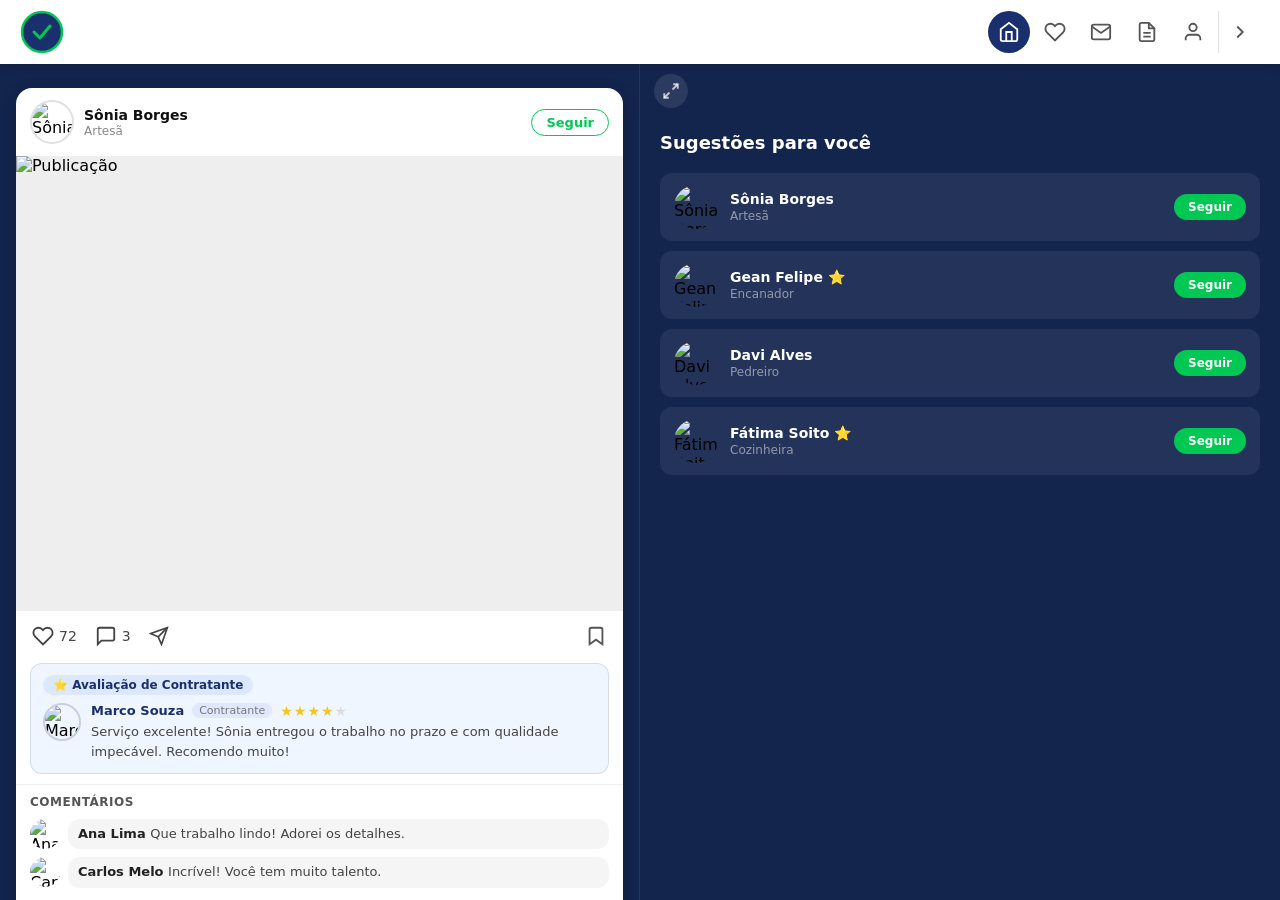
==== TI2TesteDoEduh/index.html @ 8cd53561 "parte que do chat feito com rian" ====
<!DOCTYPE html>
<html lang="pt-BR">
<head>
  <meta charset="UTF-8" />
  <meta name="viewport" content="width=device-width, initial-scale=1.0" />
  <title>ProFeed</title>
  <link rel="stylesheet" href="index.css" />
</head>
<body>

  <input type="radio" name="panel" id="tab-home"     checked />
  <input type="radio" name="panel" id="tab-likes"    />
  <input type="radio" name="panel" id="tab-messages" />
  <input type="radio" name="panel" id="tab-history"  />
  <input type="radio" name="panel" id="tab-profile"  />
  <input type="checkbox" id="layout-expanded" />
  <input type="checkbox" id="toggle-panel" />

  <nav class="navbar">
    <div class="navbar-logo">
      <svg viewBox="0 0 44 44" width="44" height="44">
        <circle cx="22" cy="22" r="20" fill="#1a2f6e" stroke="#00c853" stroke-width="2.5"/>
        <path d="M14 22l6 6 10-12" stroke="#00c853" stroke-width="3" fill="none" stroke-linecap="round" stroke-linejoin="round"/>
      </svg>
    </div>
    <div class="navbar-items">
      <label for="tab-home" class="nav-item nav-home" title="Home">
        <svg viewBox="0 0 24 24" width="22" height="22" fill="none" stroke="currentColor" stroke-width="2">
          <path d="M3 9l9-7 9 7v11a2 2 0 0 1-2 2H5a2 2 0 0 1-2-2z"/>
          <polyline points="9 22 9 12 15 12 15 22"/>
        </svg>
      </label>
      <label for="tab-likes" class="nav-item nav-likes" title="Curtidas">
        <svg viewBox="0 0 24 24" width="22" height="22" fill="none" stroke="currentColor" stroke-width="2">
          <path d="M20.84 4.61a5.5 5.5 0 0 0-7.78 0L12 5.67l-1.06-1.06a5.5 5.5 0 0 0-7.78 7.78l1.06 1.06L12 21.23l7.78-7.78 1.06-1.06a5.5 5.5 0 0 0 0-7.78z"/>
        </svg>
      </label>
      <label for="tab-messages" class="nav-item nav-messages" title="Mensagens">
        <svg viewBox="0 0 24 24" width="22" height="22" fill="none" stroke="currentColor" stroke-width="2">
          <path d="M4 4h16c1.1 0 2 .9 2 2v12c0 1.1-.9 2-2 2H4c-1.1 0-2-.9-2-2V6c0-1.1.9-2 2-2z"/>
          <polyline points="22,6 12,13 2,6"/>
        </svg>
      </label>
      <label for="tab-history" class="nav-item nav-history" title="Histórico">
        <svg viewBox="0 0 24 24" width="22" height="22" fill="none" stroke="currentColor" stroke-width="2">
          <path d="M14 2H6a2 2 0 0 0-2 2v16a2 2 0 0 0 2 2h12a2 2 0 0 0 2-2V8z"/>
          <polyline points="14 2 14 8 20 8"/>
          <line x1="16" y1="13" x2="8" y2="13"/>
          <line x1="16" y1="17" x2="8" y2="17"/>
        </svg>
      </label>
      <label for="tab-profile" class="nav-item nav-profile" title="Perfil">
        <svg viewBox="0 0 24 24" width="22" height="22" fill="none" stroke="currentColor" stroke-width="2">
          <path d="M20 21v-2a4 4 0 0 0-4-4H8a4 4 0 0 0-4 4v2"/>
          <circle cx="12" cy="7" r="4"/>
        </svg>
      </label>
      <label for="toggle-panel" class="nav-item nav-toggle-panel" title="Mostrar/Ocultar Painéis">
        <svg viewBox="0 0 24 24" width="22" height="22" fill="none" stroke="currentColor" stroke-width="2">
          <polyline points="9 18 15 12 9 6"/>
        </svg>
      </label>
    </div>
  </nav>

  <div class="layout">

    <div class="left-panel">
      <div class="feed">

        <div class="post-card">
          <div class="post-header">
            <img class="post-avatar" src="https://i.pravatar.cc/150?img=47" alt="Sônia Borges">
            <div class="post-user-info">
              <div class="post-user-name">Sônia Borges</div>
              <div class="post-user-profession">Artesã</div>
            </div>
            <span class="follow-btn">Seguir</span>
          </div>
          <div class="post-image-wrapper">
            <img class="post-image" src="https://images.unsplash.com/photo-1607083206869-4c7672e72a8a?w=600&q=80" alt="Publicação">
          </div>
          <div class="post-actions">
            <div class="post-actions-left">
              <span class="action-btn"><svg viewBox="0 0 24 24" width="22" height="22" fill="none" stroke="currentColor" stroke-width="2"><path d="M20.84 4.61a5.5 5.5 0 0 0-7.78 0L12 5.67l-1.06-1.06a5.5 5.5 0 0 0-7.78 7.78l1.06 1.06L12 21.23l7.78-7.78 1.06-1.06a5.5 5.5 0 0 0 0-7.78z"/></svg>72</span>
              <span class="action-btn"><svg viewBox="0 0 24 24" width="22" height="22" fill="none" stroke="currentColor" stroke-width="2"><path d="M21 15a2 2 0 0 1-2 2H7l-4 4V5a2 2 0 0 1 2-2h14a2 2 0 0 1 2 2z"/></svg>3</span>
              <span class="action-btn"><svg viewBox="0 0 24 24" width="20" height="20" fill="none" stroke="currentColor" stroke-width="2"><line x1="22" y1="2" x2="11" y2="13"/><polygon points="22 2 15 22 11 13 2 9 22 2"/></svg></span>
            </div>
            <span class="save-btn"><svg viewBox="0 0 24 24" width="22" height="22" fill="none" stroke="#555" stroke-width="2"><path d="M19 21l-7-5-7 5V5a2 2 0 0 1 2-2h10a2 2 0 0 1 2 2z"/></svg></span>
          </div>
          <div class="contractor-review-section">
            <div class="contractor-badge">⭐ Avaliação de Contratante</div>
            <div class="contractor-review-card">
              <img class="review-avatar" src="https://i.pravatar.cc/150?img=12" alt="Marco Souza">
              <div class="review-content">
                <div class="review-header">
                  <span class="review-name">Marco Souza</span>
                  <span class="review-role">Contratante</span>
                  <div class="star-rating"><span class="star filled">★</span><span class="star filled">★</span><span class="star filled">★</span><span class="star filled">★</span><span class="star">★</span></div>
                </div>
                <p class="review-text">Serviço excelente! Sônia entregou o trabalho no prazo e com qualidade impecável. Recomendo muito!</p>
              </div>
            </div>
          </div>
          <div class="comments-section">
            <div class="comments-label">Comentários</div>
            <div class="comments-list">
              <div class="comment-item"><img class="comment-avatar" src="https://i.pravatar.cc/150?img=5" alt="Ana Lima"><div class="comment-bubble"><span class="comment-user">Ana Lima </span><span class="comment-text">Que trabalho lindo! Adorei os detalhes.</span></div></div>
              <div class="comment-item"><img class="comment-avatar" src="https://i.pravatar.cc/150?img=8" alt="Carlos Melo"><div class="comment-bubble"><span class="comment-user">Carlos Melo </span><span class="comment-text">Incrível! Você tem muito talento.</span></div></div>
            </div>
            <input type="text" class="comment-input" placeholder="Deixe seu comentário...">
          </div>
        </div>

        <div class="post-card">
          <div class="post-header">
            <img class="post-avatar" src="https://i.pravatar.cc/150?img=33" alt="Gean Felipe">
            <div class="post-user-info">
              <div class="post-user-name">Gean Felipe ⭐</div>
              <div class="post-user-profession">Encanador</div>
            </div>
            <span class="follow-btn following">Seguindo ◆</span>
          </div>
          <div class="post-image-wrapper">
            <img class="post-image" src="https://images.unsplash.com/photo-1558618666-fcd25c85cd64?w=600&q=80" alt="Publicação">
          </div>
          <div class="post-actions">
            <div class="post-actions-left">
              <span class="action-btn liked"><svg viewBox="0 0 24 24" width="22" height="22" fill="#e53935" stroke="#e53935" stroke-width="2"><path d="M20.84 4.61a5.5 5.5 0 0 0-7.78 0L12 5.67l-1.06-1.06a5.5 5.5 0 0 0-7.78 7.78l1.06 1.06L12 21.23l7.78-7.78 1.06-1.06a5.5 5.5 0 0 0 0-7.78z"/></svg>24</span>
              <span class="action-btn"><svg viewBox="0 0 24 24" width="22" height="22" fill="none" stroke="currentColor" stroke-width="2"><path d="M21 15a2 2 0 0 1-2 2H7l-4 4V5a2 2 0 0 1 2-2h14a2 2 0 0 1 2 2z"/></svg>2</span>
              <span class="action-btn"><svg viewBox="0 0 24 24" width="20" height="20" fill="none" stroke="currentColor" stroke-width="2"><line x1="22" y1="2" x2="11" y2="13"/><polygon points="22 2 15 22 11 13 2 9 22 2"/></svg></span>
            </div>
            <span class="save-btn"><svg viewBox="0 0 24 24" width="22" height="22" fill="none" stroke="#555" stroke-width="2"><path d="M19 21l-7-5-7 5V5a2 2 0 0 1 2-2h10a2 2 0 0 1 2 2z"/></svg></span>
          </div>
          <div class="contractor-review-section">
            <div class="contractor-badge">⭐ Avaliação de Contratante</div>
            <div class="contractor-review-card">
              <img class="review-avatar" src="https://i.pravatar.cc/150?img=15" alt="Roberto Alves">
              <div class="review-content">
                <div class="review-header">
                  <span class="review-name">Roberto Alves</span>
                  <span class="review-role">Contratante</span>
                  <div class="star-rating"><span class="star filled">★</span><span class="star filled">★</span><span class="star filled">★</span><span class="star filled">★</span><span class="star filled">★</span></div>
                </div>
                <p class="review-text">Gean resolveu o problema da tubulação rapidamente. Profissional pontual e muito caprichoso no serviço!</p>
              </div>
            </div>
          </div>
          <div class="comments-section">
            <div class="comments-label">Comentários</div>
            <div class="comments-list">
              <div class="comment-item"><img class="comment-avatar" src="https://i.pravatar.cc/150?img=20" alt="Fernanda S."><div class="comment-bubble"><span class="comment-user">Fernanda S. </span><span class="comment-text">Salvou minha casa! Muito obrigada.</span></div></div>
              <div class="comment-item"><img class="comment-avatar" src="https://i.pravatar.cc/150?img=22" alt="Diego P."><div class="comment-bubble"><span class="comment-user">Diego P. </span><span class="comment-text">Top demais o serviço!</span></div></div>
            </div>
            <input type="text" class="comment-input" placeholder="Deixe seu comentário...">
          </div>
        </div>

        <div class="post-card">
          <div class="post-header">
            <img class="post-avatar" src="https://i.pravatar.cc/150?img=60" alt="Davi Alves">
            <div class="post-user-info">
              <div class="post-user-name">Davi Alves</div>
              <div class="post-user-profession">Pedreiro</div>
            </div>
            <span class="follow-btn">Seguir</span>
          </div>
          <div class="post-image-wrapper">
            <img class="post-image" src="https://images.unsplash.com/photo-1504307651254-35680f356dfd?w=600&q=80" alt="Publicação">
          </div>
          <div class="post-actions">
            <div class="post-actions-left">
              <span class="action-btn"><svg viewBox="0 0 24 24" width="22" height="22" fill="none" stroke="currentColor" stroke-width="2"><path d="M20.84 4.61a5.5 5.5 0 0 0-7.78 0L12 5.67l-1.06-1.06a5.5 5.5 0 0 0-7.78 7.78l1.06 1.06L12 21.23l7.78-7.78 1.06-1.06a5.5 5.5 0 0 0 0-7.78z"/></svg>123</span>
              <span class="action-btn"><svg viewBox="0 0 24 24" width="22" height="22" fill="none" stroke="currentColor" stroke-width="2"><path d="M21 15a2 2 0 0 1-2 2H7l-4 4V5a2 2 0 0 1 2-2h14a2 2 0 0 1 2 2z"/></svg>18</span>
              <span class="action-btn"><svg viewBox="0 0 24 24" width="20" height="20" fill="none" stroke="currentColor" stroke-width="2"><line x1="22" y1="2" x2="11" y2="13"/><polygon points="22 2 15 22 11 13 2 9 22 2"/></svg></span>
            </div>
            <span class="save-btn saved"><svg viewBox="0 0 24 24" width="22" height="22" fill="#1a2f6e" stroke="#1a2f6e" stroke-width="2"><path d="M19 21l-7-5-7 5V5a2 2 0 0 1 2-2h10a2 2 0 0 1 2 2z"/></svg></span>
          </div>
          <div class="contractor-review-section">
            <div class="contractor-badge">⭐ Avaliação de Contratante</div>
            <div class="contractor-review-card">
              <img class="review-avatar" src="https://i.pravatar.cc/150?img=44" alt="Patricia Costa">
              <div class="review-content">
                <div class="review-header">
                  <span class="review-name">Patricia Costa</span>
                  <span class="review-role">Contratante</span>
                  <div class="star-rating"><span class="star filled">★</span><span class="star filled">★</span><span class="star filled">★</span><span class="star filled">★</span><span class="star filled">★</span></div>
                </div>
                <p class="review-text">Davi construiu meu muro com perfeição total. Serviço limpo, organizado e dentro do prazo!</p>
              </div>
            </div>
          </div>
          <div class="comments-section">
            <div class="comments-label">Comentários</div>
            <div class="comments-list">
              <div class="comment-item"><img class="comment-avatar" src="https://i.pravatar.cc/150?img=30" alt="Lucas A."><div class="comment-bubble"><span class="comment-user">Lucas A. </span><span class="comment-text">Que acabamento perfeito! 🔥</span></div></div>
              <div class="comment-item"><img class="comment-avatar" src="https://i.pravatar.cc/150?img=35" alt="Mariana B."><div class="comment-bubble"><span class="comment-user">Mariana B. </span><span class="comment-text">Profissional de verdade!</span></div></div>
            </div>
            <input type="text" class="comment-input" placeholder="Deixe seu comentário...">
          </div>
        </div>

        <div class="post-card">
          <div class="post-header">
            <img class="post-avatar" src="https://i.pravatar.cc/150?img=49" alt="Fátima Soito">
            <div class="post-user-info">
              <div class="post-user-name">Fátima Soito ⭐</div>
              <div class="post-user-profession">Cozinheira</div>
            </div>
            <span class="follow-btn">Seguir</span>
          </div>
          <div class="post-image-wrapper">
            <img class="post-image" src="https://images.unsplash.com/photo-1556909114-f6e7ad7d3136?w=600&q=80" alt="Publicação">
          </div>
          <div class="post-actions">
            <div class="post-actions-left">
              <span class="action-btn"><svg viewBox="0 0 24 24" width="22" height="22" fill="none" stroke="currentColor" stroke-width="2"><path d="M20.84 4.61a5.5 5.5 0 0 0-7.78 0L12 5.67l-1.06-1.06a5.5 5.5 0 0 0-7.78 7.78l1.06 1.06L12 21.23l7.78-7.78 1.06-1.06a5.5 5.5 0 0 0 0-7.78z"/></svg>87</span>
              <span class="action-btn"><svg viewBox="0 0 24 24" width="22" height="22" fill="none" stroke="currentColor" stroke-width="2"><path d="M21 15a2 2 0 0 1-2 2H7l-4 4V5a2 2 0 0 1 2-2h14a2 2 0 0 1 2 2z"/></svg>11</span>
              <span class="action-btn"><svg viewBox="0 0 24 24" width="20" height="20" fill="none" stroke="currentColor" stroke-width="2"><line x1="22" y1="2" x2="11" y2="13"/><polygon points="22 2 15 22 11 13 2 9 22 2"/></svg></span>
            </div>
            <span class="save-btn"><svg viewBox="0 0 24 24" width="22" height="22" fill="none" stroke="#555" stroke-width="2"><path d="M19 21l-7-5-7 5V5a2 2 0 0 1 2-2h10a2 2 0 0 1 2 2z"/></svg></span>
          </div>
          <div class="contractor-review-section">
            <div class="contractor-badge">⭐ Avaliação de Contratante</div>
            <div class="contractor-review-card">
              <img class="review-avatar" src="https://i.pravatar.cc/150?img=18" alt="Henrique Lima">
              <div class="review-content">
                <div class="review-header">
                  <span class="review-name">Henrique Lima</span>
                  <span class="review-role">Contratante</span>
                  <div class="star-rating"><span class="star filled">★</span><span class="star filled">★</span><span class="star filled">★</span><span class="star filled">★</span><span class="star">★</span></div>
                </div>
                <p class="review-text">Fátima preparou um jantar maravilhoso para o evento da minha empresa. Todos os convidados adoraram!</p>
              </div>
            </div>
          </div>
          <div class="comments-section">
            <div class="comments-label">Comentários</div>
            <div class="comments-list">
              <div class="comment-item"><img class="comment-avatar" src="https://i.pravatar.cc/150?img=25" alt="Sandra M."><div class="comment-bubble"><span class="comment-user">Sandra M. </span><span class="comment-text">Que prato lindo! Deve ser delicioso.</span></div></div>
              <div class="comment-item"><img class="comment-avatar" src="https://i.pravatar.cc/150?img=27" alt="Rafael T."><div class="comment-bubble"><span class="comment-user">Rafael T. </span><span class="comment-text">Quero o contato dela!</span></div></div>
            </div>
            <input type="text" class="comment-input" placeholder="Deixe seu comentário...">
          </div>
        </div>

      </div>
    </div>

    <div class="right-panel-wrapper">
      <div class="panel-controls">
        <label for="layout-expanded" class="ctrl-btn expand-btn" title="Expandir / Recolher">
          <svg class="icon-expand" viewBox="0 0 24 24" width="18" height="18" fill="none" stroke="currentColor" stroke-width="2.5">
            <polyline points="15 3 21 3 21 9"/><polyline points="9 21 3 21 3 15"/>
            <line x1="21" y1="3" x2="14" y2="10"/><line x1="3" y1="21" x2="10" y2="14"/>
          </svg>
          <svg class="icon-collapse" viewBox="0 0 24 24" width="18" height="18" fill="none" stroke="currentColor" stroke-width="2.5">
            <polyline points="4 14 10 14 10 20"/><polyline points="20 10 14 10 14 4"/>
            <line x1="10" y1="14" x2="3" y2="21"/><line x1="21" y1="3" x2="14" y2="10"/>
          </svg>
        </label>
      </div>

      <!-- PAINEL: HOME -->
      <div class="panel panel-home">
        <h2 class="panel-title">Sugestões para você</h2>
        <div class="list-item">
          <img class="list-avatar" src="https://i.pravatar.cc/150?img=47" alt="Sônia Borges">
          <div class="list-info"><span class="list-name">Sônia Borges</span><span class="list-sub">Artesã</span></div>
          <span class="btn-green">Seguir</span>
        </div>
        <div class="list-item">
          <img class="list-avatar" src="https://i.pravatar.cc/150?img=33" alt="Gean Felipe">
          <div class="list-info"><span class="list-name">Gean Felipe ⭐</span><span class="list-sub">Encanador</span></div>
          <span class="btn-green">Seguir</span>
        </div>
        <div class="list-item">
          <img class="list-avatar" src="https://i.pravatar.cc/150?img=60" alt="Davi Alves">
          <div class="list-info"><span class="list-name">Davi Alves</span><span class="list-sub">Pedreiro</span></div>
          <span class="btn-green">Seguir</span>
        </div>
        <div class="list-item">
          <img class="list-avatar" src="https://i.pravatar.cc/150?img=49" alt="Fátima Soito">
          <div class="list-info"><span class="list-name">Fátima Soito ⭐</span><span class="list-sub">Cozinheira</span></div>
          <span class="btn-green">Seguir</span>
        </div>
      </div>

      <!-- PAINEL: CURTIDAS -->
      <div class="panel panel-likes">
        <h2 class="panel-title">❤️ Curtidas &amp; Salvos</h2>
        <div class="liked-grid">
          <div class="liked-post-card">
            <div class="liked-post-img-wrap">
              <img class="liked-post-img" src="https://images.unsplash.com/photo-1558618666-fcd25c85cd64?w=400&q=80" alt="Gean Felipe">
              <span class="liked-badge">❤️</span>
            </div>
            <div class="liked-post-info">
              <img class="liked-post-avatar" src="https://i.pravatar.cc/150?img=33" alt="Gean Felipe">
              <div class="liked-post-meta"><span class="liked-post-name">Gean Felipe ⭐</span><span class="liked-post-prof">Encanador</span></div>
            </div>
            <div class="liked-post-actions">
              <span class="action-btn liked"><svg viewBox="0 0 24 24" width="18" height="18" fill="#e53935" stroke="#e53935" stroke-width="2"><path d="M20.84 4.61a5.5 5.5 0 0 0-7.78 0L12 5.67l-1.06-1.06a5.5 5.5 0 0 0-7.78 7.78l1.06 1.06L12 21.23l7.78-7.78 1.06-1.06a5.5 5.5 0 0 0 0-7.78z"/></svg>24</span>
              <span class="save-btn"><svg viewBox="0 0 24 24" width="18" height="18" fill="none" stroke="#555" stroke-width="2"><path d="M19 21l-7-5-7 5V5a2 2 0 0 1 2-2h10a2 2 0 0 1 2 2z"/></svg></span>
            </div>
          </div>
          <div class="liked-post-card">
            <div class="liked-post-img-wrap">
              <img class="liked-post-img" src="https://images.unsplash.com/photo-1504307651254-35680f356dfd?w=400&q=80" alt="Davi Alves">
              <span class="liked-badge">🔖</span>
            </div>
            <div class="liked-post-info">
              <img class="liked-post-avatar" src="https://i.pravatar.cc/150?img=60" alt="Davi Alves">
              <div class="liked-post-meta"><span class="liked-post-name">Davi Alves</span><span class="liked-post-prof">Pedreiro</span></div>
            </div>
            <div class="liked-post-actions">
              <span class="action-btn"><svg viewBox="0 0 24 24" width="18" height="18" fill="none" stroke="currentColor" stroke-width="2"><path d="M20.84 4.61a5.5 5.5 0 0 0-7.78 0L12 5.67l-1.06-1.06a5.5 5.5 0 0 0-7.78 7.78l1.06 1.06L12 21.23l7.78-7.78 1.06-1.06a5.5 5.5 0 0 0 0-7.78z"/></svg>123</span>
              <span class="save-btn saved"><svg viewBox="0 0 24 24" width="18" height="18" fill="#1a2f6e" stroke="#1a2f6e" stroke-width="2"><path d="M19 21l-7-5-7 5V5a2 2 0 0 1 2-2h10a2 2 0 0 1 2 2z"/></svg></span>
            </div>
          </div>
        </div>
      </div>

      <!-- PAINEL: MENSAGENS — abre mensagens.html -->
      <div class="panel panel-messages">
        <h2 class="panel-title">✉️ Mensagens</h2>
        <a class="list-item msg-link" href="mensagens.html?user=Davi+Alves&img=60&prof=Pedreiro">
          <img class="list-avatar" src="https://i.pravatar.cc/150?img=60" alt="Davi Alves">
          <div class="list-info"><span class="list-name">Davi Alves</span><span class="list-sub">Olá, tudo bem? Pode me passar o orçamento?</span></div>
          <div class="list-dot"></div>
        </a>
        <a class="list-item msg-link" href="mensagens.html?user=Gean+Felipe+%E2%AD%90&img=33&prof=Encanador">
          <img class="list-avatar" src="https://i.pravatar.cc/150?img=33" alt="Gean Felipe">
          <div class="list-info"><span class="list-name">Gean Felipe ⭐</span><span class="list-sub">Serviço finalizado! Obrigado pela confiança.</span></div>
          <div class="list-dot"></div>
        </a>
        <a class="list-item msg-link" href="mensagens.html?user=S%C3%B4nia+Borges&img=47&prof=Artesã">
          <img class="list-avatar" src="https://i.pravatar.cc/150?img=47" alt="Sônia Borges">
          <div class="list-info"><span class="list-name">Sônia Borges</span><span class="list-sub">Oi! Tenho disponibilidade na próxima semana.</span></div>
          <div class="list-dot"></div>
        </a>
        <a class="list-item msg-link" href="mensagens.html?user=F%C3%A1tima+Soito+%E2%AD%90&img=49&prof=Cozinheira">
          <img class="list-avatar" src="https://i.pravatar.cc/150?img=49" alt="Fátima Soito">
          <div class="list-info"><span class="list-name">Fátima Soito ⭐</span><span class="list-sub">Cardápio para 30 pessoas ficaria R$ 950.</span></div>
          <div class="list-dot"></div>
        </a>
      </div>

      <!-- PAINEL: HISTÓRICO -->
      <div class="panel panel-history">
        <h2 class="panel-title">📋 Histórico de Serviços</h2>
        <div class="list-item">
          <img class="list-avatar" src="https://i.pravatar.cc/150?img=47" alt="Sônia Borges">
          <div class="list-info"><span class="list-name">Sônia Borges</span><span class="list-sub">Encomenda de peça artesanal</span></div>
          <div class="history-right"><span class="status-badge status-done">Concluído</span><div class="star-rating"><span class="star filled">★</span><span class="star filled">★</span><span class="star filled">★</span><span class="star filled">★</span><span class="star">★</span></div></div>
        </div>
        <div class="list-item">
          <img class="list-avatar" src="https://i.pravatar.cc/150?img=33" alt="Gean Felipe">
          <div class="list-info"><span class="list-name">Gean Felipe ⭐</span><span class="list-sub">Reparo de vazamento</span></div>
          <div class="history-right"><span class="status-badge status-done">Concluído</span><div class="star-rating"><span class="star filled">★</span><span class="star filled">★</span><span class="star filled">★</span><span class="star filled">★</span><span class="star filled">★</span></div></div>
        </div>
        <div class="list-item">
          <img class="list-avatar" src="https://i.pravatar.cc/150?img=60" alt="Davi Alves">
          <div class="list-info"><span class="list-name">Davi Alves</span><span class="list-sub">Construção de muro</span></div>
          <div class="history-right"><span class="status-badge status-pending">Não concluído</span></div>
        </div>
        <div class="list-item">
          <img class="list-avatar" src="https://i.pravatar.cc/150?img=49" alt="Fátima Soito">
          <div class="list-info"><span class="list-name">Fátima Soito ⭐</span><span class="list-sub">Jantar para evento</span></div>
          <div class="history-right"><span class="status-badge status-canceled">Cancelado</span></div>
        </div>
      </div>

      <!-- PAINEL: PERFIL -->
      <div class="panel panel-profile">
        <h2 class="panel-title">👤 Meu Perfil</h2>
        <div class="profile-card">
          <img class="profile-big-avatar" src="https://i.pravatar.cc/150?img=70" alt="Você">
          <div class="profile-name">Você</div>
          <div class="profile-stats">
            <div><strong>2</strong><span>Curtidos</span></div>
            <div><strong>1</strong><span>Salvos</span></div>
            <div><strong>0</strong><span>Posts</span></div>
          </div>
        </div>
      </div>

    </div>
  </div>

</body>
</html>
---- TI2TesteDoEduh/index.css ----
*, *::before, *::after { box-sizing: border-box; margin: 0; padding: 0; }

html, body {
  height: 100%;
  font-family: 'Segoe UI', system-ui, sans-serif;
  background: #13244d;
}

#tab-home, #tab-likes, #tab-messages, #tab-history, #tab-profile,
#layout-expanded, #toggle-panel {
  position: absolute; opacity: 0; pointer-events: none;
}

/* ===== NAVBAR ===== */
.navbar {
  display: flex;
  align-items: center;
  justify-content: space-between;
  background: #ffffff;
  padding: 10px 20px;
  box-shadow: 0 2px 8px rgba(0,0,0,0.15);
  position: sticky;
  top: 0;
  z-index: 100;
}
.navbar-logo svg { display: block; }
.navbar-logo { transition: opacity 0.25s ease, transform 0.25s ease, width 0.25s ease; overflow: hidden; }
.navbar-items { display: flex; align-items: center; gap: 4px; }

.nav-item {
  display: flex; align-items: center; justify-content: center;
  width: 42px; height: 42px;
  border-radius: 50%;
  background: transparent; color: #555;
  cursor: pointer;
  transition: background 0.18s, color 0.18s, opacity 0.25s ease, transform 0.25s ease, width 0.25s ease, padding 0.25s ease;
  overflow: hidden;
}
.nav-item:hover { background: #f0f0f0; color: #1a2f6e; }

.nav-toggle-panel {
  margin-left: auto;
  border-left: 1px solid #e0e0e0;
  border-radius: 0;
  transition: transform 0.3s ease;
}

#toggle-panel:checked ~ .navbar .nav-toggle-panel svg { transform: scaleX(-1); }
#toggle-panel:checked ~ .navbar .navbar-logo { opacity: 0; transform: translateX(20px); width: 0; }
#toggle-panel:checked ~ .navbar .nav-item:not(.nav-toggle-panel) { opacity: 0; transform: translateX(20px); width: 0; padding: 0; margin: 0; pointer-events: none; }
#toggle-panel:checked ~ .navbar .navbar-items { justify-content: flex-end; }

#tab-home:checked     ~ .navbar .nav-home,
#tab-likes:checked    ~ .navbar .nav-likes,
#tab-messages:checked ~ .navbar .nav-messages,
#tab-history:checked  ~ .navbar .nav-history,
#tab-profile:checked  ~ .navbar .nav-profile {
  background: #1a2f6e; color: #fff;
}

/* ===== LAYOUT ===== */
.layout { display: flex; height: calc(100vh - 64px); }

.left-panel {
  width: 50%;
  overflow-y: auto;
  padding: 24px 16px 48px;
  border-right: 1px solid rgba(255,255,255,0.08);
  scrollbar-width: none;
}
.left-panel::-webkit-scrollbar { display: none; }

.feed { display: flex; flex-direction: column; gap: 20px; }

/* ===== POST CARD ===== */
.post-card { background: #fff; border-radius: 16px; overflow: hidden; box-shadow: 0 4px 16px rgba(0,0,0,0.18); }

.post-header { display: flex; align-items: center; gap: 10px; padding: 12px 14px; }
.post-avatar { width: 44px; height: 44px; border-radius: 50%; object-fit: cover; border: 2px solid #e0e0e0; }
.post-user-info { flex: 1; }
.post-user-name { font-size: 14px; font-weight: 700; color: #111; }
.post-user-profession { font-size: 12px; color: #888; margin-top: 1px; }

.follow-btn { display: inline-flex; align-items: center; gap: 4px; padding: 5px 14px; border-radius: 20px; border: 1.5px solid #00c853; background: transparent; color: #00c853; font-size: 13px; font-weight: 600; }
.follow-btn.following { background: #00c853; color: #fff; }

.post-image-wrapper { width: 100%; aspect-ratio: 4/3; overflow: hidden; background: #eee; }
.post-image { width: 100%; height: 100%; object-fit: cover; display: block; }

.post-actions { display: flex; align-items: center; justify-content: space-between; padding: 10px 14px 6px; }
.post-actions-left { display: flex; align-items: center; gap: 14px; }

.action-btn { display: flex; align-items: center; gap: 5px; color: #444; font-size: 14px; font-weight: 500; padding: 4px 2px; }
.action-btn.liked { color: #e53935; }
.action-btn.liked svg { fill: #e53935; stroke: #e53935; }
.save-btn { color: #555; padding: 4px 2px; display: flex; align-items: center; }
.save-btn.saved svg { fill: #1a2f6e; stroke: #1a2f6e; }

/* ===== AVALIAÇÃO ===== */
.contractor-review-section { margin: 6px 14px 0; background: #f0f6ff; border: 1.5px solid rgba(26,47,110,0.13); border-radius: 12px; padding: 10px 12px 12px; }
.contractor-badge { display: inline-block; font-size: 12px; font-weight: 700; color: #1a2f6e; background: #dce8ff; border-radius: 20px; padding: 3px 10px; margin-bottom: 8px; }
.contractor-review-card { display: flex; gap: 10px; align-items: flex-start; }
.review-avatar { width: 38px; height: 38px; border-radius: 50%; object-fit: cover; border: 2px solid rgba(26,47,110,0.2); flex-shrink: 0; }
.review-content { flex: 1; }
.review-header { display: flex; align-items: center; gap: 8px; flex-wrap: wrap; margin-bottom: 4px; }
.review-name { font-size: 13px; font-weight: 700; color: #1a2f6e; }
.review-role { font-size: 11px; color: #777; background: #e0e8ff; padding: 1px 7px; border-radius: 10px; }
.star-rating { display: flex; gap: 1px; }
.star { font-size: 14px; color: #ddd; line-height: 1; }
.star.filled { color: #f5c518; }
.review-text { font-size: 13px; color: #444; line-height: 1.5; }

/* ===== COMENTÁRIOS ===== */
.comments-section { padding: 10px 14px 14px; border-top: 1px solid #f0f0f0; margin-top: 10px; }
.comments-label { font-size: 12px; font-weight: 700; color: #555; text-transform: uppercase; letter-spacing: 0.5px; margin-bottom: 10px; }
.comments-list { display: flex; flex-direction: column; gap: 8px; margin-bottom: 10px; }
.comment-item { display: flex; align-items: flex-start; gap: 8px; }
.comment-avatar { width: 30px; height: 30px; border-radius: 50%; object-fit: cover; flex-shrink: 0; }
.comment-bubble { background: #f5f5f5; border-radius: 12px; padding: 6px 10px; font-size: 13px; line-height: 1.4; flex: 1; }
.comment-user { font-weight: 700; color: #222; }
.comment-text { color: #444; }
.comment-input { flex: 1; border: 1.5px solid #ddd; border-radius: 20px; padding: 7px 14px; font-size: 13px; outline: none; background: #f9f9f9; width: 100%; margin-top: 4px; }

/* ===== RIGHT PANEL ===== */
.right-panel-wrapper { width: 50%; overflow-y: auto; }

.panel { display: none; padding: 24px 20px 48px; }

#tab-home:checked     ~ .layout .panel-home     { display: block; }
#tab-likes:checked    ~ .layout .panel-likes    { display: block; }
#tab-messages:checked ~ .layout .panel-messages { display: block; }
#tab-history:checked  ~ .layout .panel-history  { display: block; }
#tab-profile:checked  ~ .layout .panel-profile  { display: block; }

/* Expandido */
#layout-expanded:checked ~ .layout .left-panel         { display: none; }
#layout-expanded:checked ~ .layout .right-panel-wrapper { width: 100%; }
#layout-expanded:checked ~ .layout .icon-expand        { display: none; }
#layout-expanded:checked ~ .layout .icon-collapse      { display: flex; }
#layout-expanded:checked ~ .navbar .nav-toggle-panel   { opacity: 0.5; cursor: not-allowed; pointer-events: none; }

/* Toggle painel */
#toggle-panel:checked ~ .layout .right-panel-wrapper { display: none; }
#toggle-panel:checked ~ .layout .left-panel { width: 100%; max-width: 620px; margin: 0 auto; border-right: none; }

/* ===== CONTROLES ===== */
.panel-controls { display: flex; align-items: center; gap: 6px; padding: 10px 14px 0; justify-content: flex-start; }
.ctrl-btn { display: flex; align-items: center; justify-content: center; width: 34px; height: 34px; border-radius: 50%; background: rgba(255,255,255,0.1); color: rgba(255,255,255,0.7); cursor: pointer; transition: background 0.18s, color 0.18s; }
.ctrl-btn:hover { background: rgba(255,255,255,0.2); color: #fff; }
.icon-collapse { display: none; }

.panel-title { color: #fff; font-size: 18px; font-weight: 700; margin-bottom: 20px; display: flex; align-items: center; gap: 8px; }

/* ===== CURTIDAS ===== */
.liked-grid { display: grid; grid-template-columns: 1fr 1fr; gap: 12px; }
.liked-post-card { background: #fff; border-radius: 12px; overflow: hidden; box-shadow: 0 2px 10px rgba(0,0,0,0.2); }
.liked-post-img-wrap { position: relative; aspect-ratio: 1; overflow: hidden; }
.liked-post-img { width: 100%; height: 100%; object-fit: cover; display: block; }
.liked-badge { position: absolute; top: 6px; right: 6px; font-size: 13px; background: rgba(255,255,255,0.92); border-radius: 50%; width: 26px; height: 26px; display: flex; align-items: center; justify-content: center; }
.liked-post-info { display: flex; align-items: center; gap: 7px; padding: 8px 10px 4px; }
.liked-post-avatar { width: 28px; height: 28px; border-radius: 50%; object-fit: cover; }
.liked-post-meta { display: flex; flex-direction: column; }
.liked-post-name { font-size: 12px; font-weight: 700; color: #111; }
.liked-post-prof { font-size: 10px; color: #888; }
.liked-post-actions { display: flex; align-items: center; justify-content: space-between; padding: 4px 10px 8px; }
.liked-post-actions .action-btn { font-size: 12px; }

/* ===== LISTA / MENSAGENS / HISTÓRICO ===== */
.list-item {
  display: flex; align-items: center; gap: 12px;
  background: rgba(255,255,255,0.07);
  border-radius: 12px;
  padding: 12px 14px;
  margin-bottom: 10px;
}
.msg-link {
  text-decoration: none;
  cursor: pointer;
  transition: background 0.18s;
}
.msg-link:hover { background: rgba(255,255,255,0.13); }

.list-avatar { width: 44px; height: 44px; border-radius: 50%; object-fit: cover; flex-shrink: 0; }
.list-info { flex: 1; display: flex; flex-direction: column; gap: 2px; min-width: 0; }
.list-name { font-size: 14px; font-weight: 700; color: #fff; }
.list-sub { font-size: 12px; color: rgba(255,255,255,0.5); white-space: nowrap; overflow: hidden; text-overflow: ellipsis; }
.list-dot { width: 10px; height: 10px; border-radius: 50%; background: #00c853; flex-shrink: 0; }
.btn-green { padding: 6px 14px; border-radius: 20px; border: none; background: #00c853; color: #fff; font-size: 12px; font-weight: 700; flex-shrink: 0; }

/* ===== HISTÓRICO ===== */
.history-right { display: flex; flex-direction: column; align-items: flex-end; gap: 4px; flex-shrink: 0; }
.status-badge { font-size: 10px; font-weight: 700; padding: 2px 8px; border-radius: 20px; }
.status-done     { background: #00c853; color: #fff; }
.status-canceled { background: #e53935; color: #fff; }
.status-pending  { background: #f5a623; color: #fff; }

/* ===== PERFIL ===== */
.profile-card { background: rgba(255,255,255,0.07); border-radius: 16px; padding: 24px; display: flex; flex-direction: column; align-items: center; gap: 12px; }
.profile-big-avatar { width: 80px; height: 80px; border-radius: 50%; object-fit: cover; border: 3px solid #00c853; }
.profile-name { font-size: 18px; font-weight: 700; color: #fff; }
.profile-stats { display: flex; gap: 32px; margin-top: 8px; }
.profile-stats > div { display: flex; flex-direction: column; align-items: center; gap: 2px; }
.profile-stats strong { font-size: 20px; font-weight: 800; color: #fff; }
.profile-stats span { font-size: 12px; color: rgba(255,255,255,0.55); }
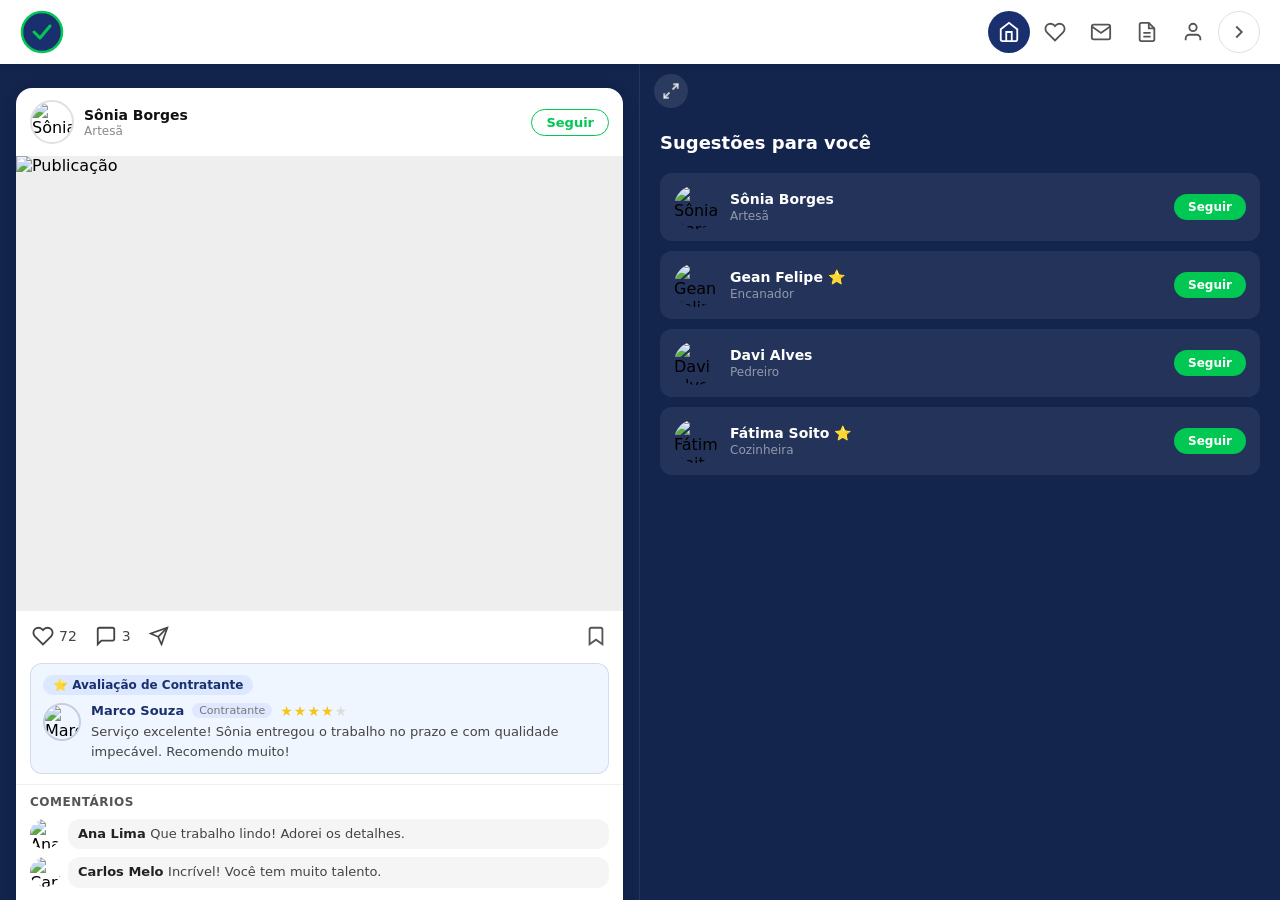
==== commit 5f3eb1c2: "logo imagem" ====
--- a/TI2TesteDoEduh/index.html
+++ b/TI2TesteDoEduh/index.html
@@ -3,7 +3,7 @@
 <head>
   <meta charset="UTF-8" />
   <meta name="viewport" content="width=device-width, initial-scale=1.0" />
-  <title>ProFeed</title>
+  <title>Resolve Aqui</title>
   <link rel="stylesheet" href="index.css" />
 </head>
 <body>
--- a/TI2TesteDoEduh/index.css
+++ b/TI2TesteDoEduh/index.css
@@ -40,8 +40,8 @@
 
 .nav-toggle-panel {
   margin-left: auto;
-  border-left: 1px solid #e0e0e0;
-  border-radius: 0;
+  border: 1px solid #e0e0e0;
+  border-radius: 50%;
   transition: transform 0.3s ease;
 }
 
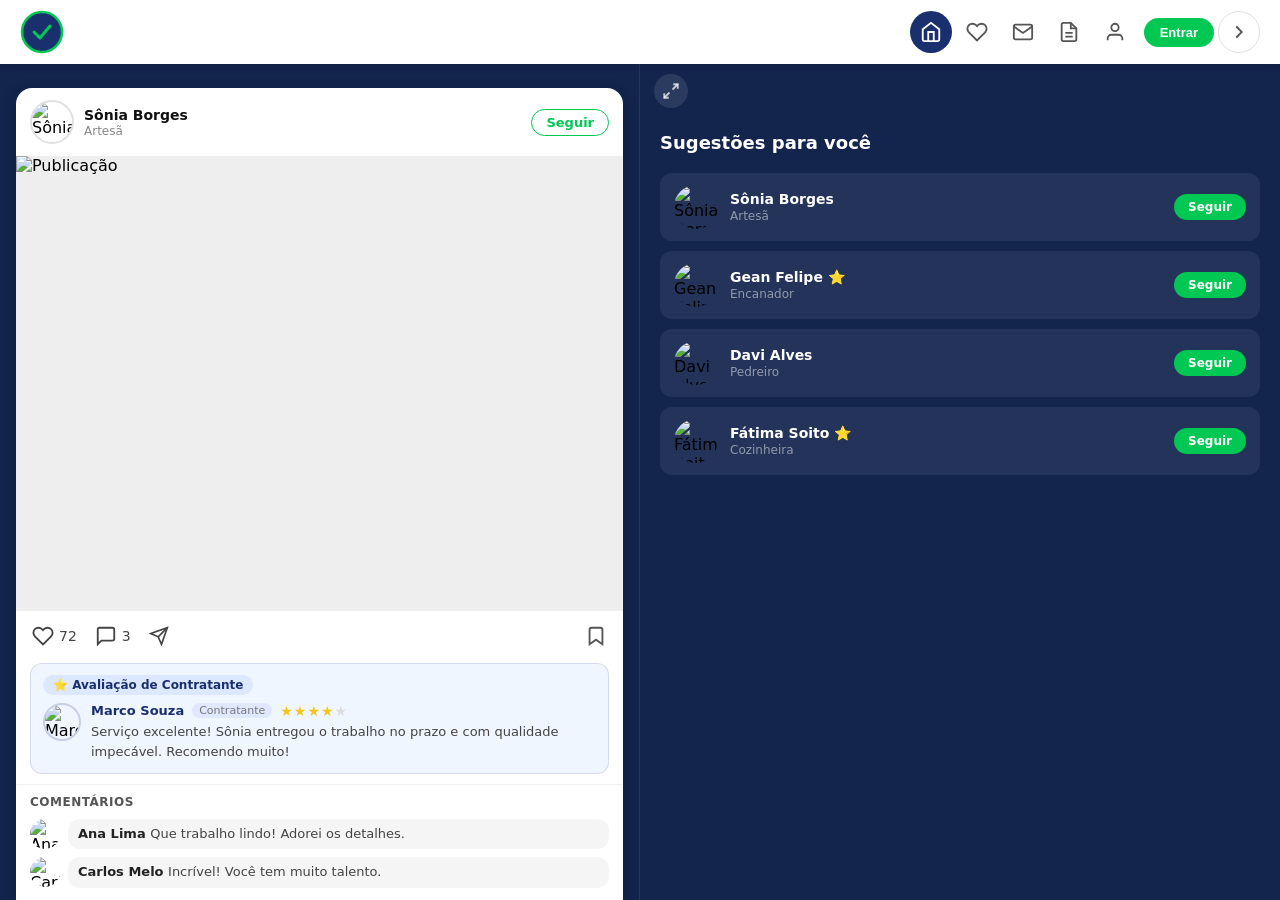
==== commit 9346f452: "parte de login" ====
--- a/TI2TesteDoEduh/index.html
+++ b/TI2TesteDoEduh/index.html
@@ -3,8 +3,9 @@
 <head>
   <meta charset="UTF-8" />
   <meta name="viewport" content="width=device-width, initial-scale=1.0" />
-  <title>Resolve Aqui</title>
+  <title>ProFeed</title>
   <link rel="stylesheet" href="index.css" />
+  <script src="auth.js"></script>
 </head>
 <body>
 
@@ -55,6 +56,15 @@
           <circle cx="12" cy="7" r="4"/>
         </svg>
       </label>
+      <a id="nav-portfolio" class="nav-item nav-portfolio" href="portifolio.html" title="Meu Portfólio" style="display:none; text-decoration:none;">
+        <svg viewBox="0 0 24 24" width="22" height="22" fill="none" stroke="currentColor" stroke-width="2">
+          <rect x="2" y="7" width="20" height="14" rx="2"/>
+          <path d="M16 7V5a2 2 0 0 0-2-2h-4a2 2 0 0 0-2 2v2"/>
+          <line x1="12" y1="12" x2="12" y2="16"/>
+          <line x1="10" y1="14" x2="14" y2="14"/>
+        </svg>
+      </a>
+      <button id="nav-auth-btn" class="nav-auth-btn" onclick="handleAuthClick()" title="Entrar"></button>
       <label for="toggle-panel" class="nav-item nav-toggle-panel" title="Mostrar/Ocultar Painéis">
         <svg viewBox="0 0 24 24" width="22" height="22" fill="none" stroke="currentColor" stroke-width="2">
           <polyline points="9 18 15 12 9 6"/>
@@ -375,18 +385,76 @@
       <div class="panel panel-profile">
         <h2 class="panel-title">👤 Meu Perfil</h2>
         <div class="profile-card">
-          <img class="profile-big-avatar" src="https://i.pravatar.cc/150?img=70" alt="Você">
-          <div class="profile-name">Você</div>
+          <img class="profile-big-avatar" id="profile-avatar" src="https://i.pravatar.cc/150?img=70" alt="Você">
+          <div class="profile-name" id="profile-name">Você</div>
+          <div id="profile-tipo-badge" class="profile-tipo-badge" style="display:none"></div>
           <div class="profile-stats">
             <div><strong>2</strong><span>Curtidos</span></div>
             <div><strong>1</strong><span>Salvos</span></div>
             <div><strong>0</strong><span>Posts</span></div>
           </div>
+          <button id="btn-virar-prestador" class="btn-virar-prestador" onclick="location.href='cadastro-prestador.html'" style="display:none">
+            Quero ser prestador de serviço
+          </button>
+          <button id="btn-meu-portfolio" class="btn-meu-portfolio" onclick="location.href='portifolio.html'" style="display:none">
+            Ver meu portfólio
+          </button>
         </div>
       </div>
 
     </div>
   </div>
 
+<script>
+  (function() {
+    const user = getUser();
+
+    const authBtn = document.getElementById('nav-auth-btn');
+    const portfolioLink = document.getElementById('nav-portfolio');
+    const profileName = document.getElementById('profile-name');
+    const profileAvatar = document.getElementById('profile-avatar');
+    const tipoBadge = document.getElementById('profile-tipo-badge');
+    const btnVirar = document.getElementById('btn-virar-prestador');
+    const btnPortfolio = document.getElementById('btn-meu-portfolio');
+
+    if (user) {
+      authBtn.textContent = 'Sair';
+      authBtn.classList.add('auth-btn-logout');
+
+      profileName.textContent = user.nome || user.username;
+      if (user.foto) {
+        profileAvatar.src = user.foto;
+      }
+
+      tipoBadge.style.display = 'inline-block';
+      if (user.tipo === 'prestador') {
+        tipoBadge.textContent = 'Prestador';
+        tipoBadge.classList.add('badge-prestador');
+        portfolioLink.style.display = 'flex';
+        btnPortfolio.style.display = 'block';
+        btnVirar.style.display = 'none';
+      } else {
+        tipoBadge.textContent = 'Contratante';
+        tipoBadge.classList.add('badge-usuario');
+        portfolioLink.style.display = 'none';
+        btnPortfolio.style.display = 'none';
+        btnVirar.style.display = 'block';
+      }
+    } else {
+      authBtn.textContent = 'Entrar';
+      authBtn.classList.add('auth-btn-login');
+      profileName.textContent = 'Visitante';
+    }
+  })();
+
+  function handleAuthClick() {
+    const user = getUser();
+    if (user) {
+      logout();
+    } else {
+      window.location.href = 'login.html';
+    }
+  }
+</script>
 </body>
 </html>
--- a/TI2TesteDoEduh/index.css
+++ b/TI2TesteDoEduh/index.css
@@ -122,9 +122,18 @@
 .comment-input { flex: 1; border: 1.5px solid #ddd; border-radius: 20px; padding: 7px 14px; font-size: 13px; outline: none; background: #f9f9f9; width: 100%; margin-top: 4px; }
 
 /* ===== RIGHT PANEL ===== */
-.right-panel-wrapper { width: 50%; overflow-y: auto; }
-
-.panel { display: none; padding: 24px 20px 48px; }
+.right-panel-wrapper {
+  width: 50%;
+  overflow-y: auto;
+}
+
+.panel {
+  display: none;
+  padding: 24px 20px 48px;
+  width: 100%;
+  max-width: 960px;
+  margin: 0 auto;
+}
 
 #tab-home:checked     ~ .layout .panel-home     { display: block; }
 #tab-likes:checked    ~ .layout .panel-likes    { display: block; }
@@ -134,7 +143,25 @@
 
 /* Expandido */
 #layout-expanded:checked ~ .layout .left-panel         { display: none; }
-#layout-expanded:checked ~ .layout .right-panel-wrapper { width: 100%; }
+#layout-expanded:checked ~ .layout .right-panel-wrapper {
+  width: 100%;
+  display: flex;
+  flex-direction: column;
+  align-items: center;
+}
+#layout-expanded:checked ~ .layout .panel-home,
+#layout-expanded:checked ~ .layout .panel-messages { max-width: 50%; }
+#layout-expanded:checked ~ .layout .panel-home,
+#layout-expanded:checked ~ .layout .panel-likes,
+#layout-expanded:checked ~ .layout .panel-messages,
+#layout-expanded:checked ~ .layout .panel-history,
+#layout-expanded:checked ~ .layout .panel-profile {
+  width: 100%;
+}
+#layout-expanded:checked ~ .layout .panel-controls {
+  width: 100%;
+  max-width: 960px;
+}
 #layout-expanded:checked ~ .layout .icon-expand        { display: none; }
 #layout-expanded:checked ~ .layout .icon-collapse      { display: flex; }
 #layout-expanded:checked ~ .navbar .nav-toggle-panel   { opacity: 0.5; cursor: not-allowed; pointer-events: none; }
@@ -202,3 +229,69 @@
 .profile-stats > div { display: flex; flex-direction: column; align-items: center; gap: 2px; }
 .profile-stats strong { font-size: 20px; font-weight: 800; color: #fff; }
 .profile-stats span { font-size: 12px; color: rgba(255,255,255,0.55); }
+
+.profile-tipo-badge { font-size: 12px; font-weight: 700; padding: 3px 12px; border-radius: 20px; }
+.badge-prestador { background: #00c853; color: #fff; }
+.badge-usuario { background: rgba(255,255,255,0.15); color: rgba(255,255,255,0.85); }
+
+.btn-virar-prestador {
+  width: 100%;
+  padding: 11px 16px;
+  background: transparent;
+  border: 2px solid #00c853;
+  color: #00c853;
+  font-size: 14px;
+  font-weight: 700;
+  border-radius: 10px;
+  cursor: pointer;
+  margin-top: 4px;
+  transition: background 0.18s, color 0.18s;
+}
+.btn-virar-prestador:hover { background: #00c853; color: #fff; }
+
+.btn-meu-portfolio {
+  width: 100%;
+  padding: 11px 16px;
+  background: #00c853;
+  border: none;
+  color: #fff;
+  font-size: 14px;
+  font-weight: 700;
+  border-radius: 10px;
+  cursor: pointer;
+  margin-top: 4px;
+  transition: background 0.18s;
+}
+.btn-meu-portfolio:hover { background: #00b347; }
+
+/* ===== AUTH BUTTON ===== */
+.nav-auth-btn {
+  padding: 7px 16px;
+  border-radius: 20px;
+  font-size: 13px;
+  font-weight: 700;
+  cursor: pointer;
+  border: none;
+  transition: background 0.18s, color 0.18s;
+  white-space: nowrap;
+  margin-left: 4px;
+}
+.auth-btn-login { background: #00c853; color: #fff; }
+.auth-btn-login:hover { background: #00b347; }
+.auth-btn-logout { background: transparent; color: #e53935; border: 1.5px solid #e53935; }
+.auth-btn-logout:hover { background: #e53935; color: #fff; }
+
+/* ===== PORTFOLIO NAV ICON ===== */
+.nav-portfolio {
+  display: flex;
+  align-items: center;
+  justify-content: center;
+  width: 42px;
+  height: 42px;
+  border-radius: 50%;
+  background: transparent;
+  color: #555;
+  cursor: pointer;
+  transition: background 0.18s, color 0.18s;
+}
+.nav-portfolio:hover { background: #f0f0f0; color: #1a2f6e; }
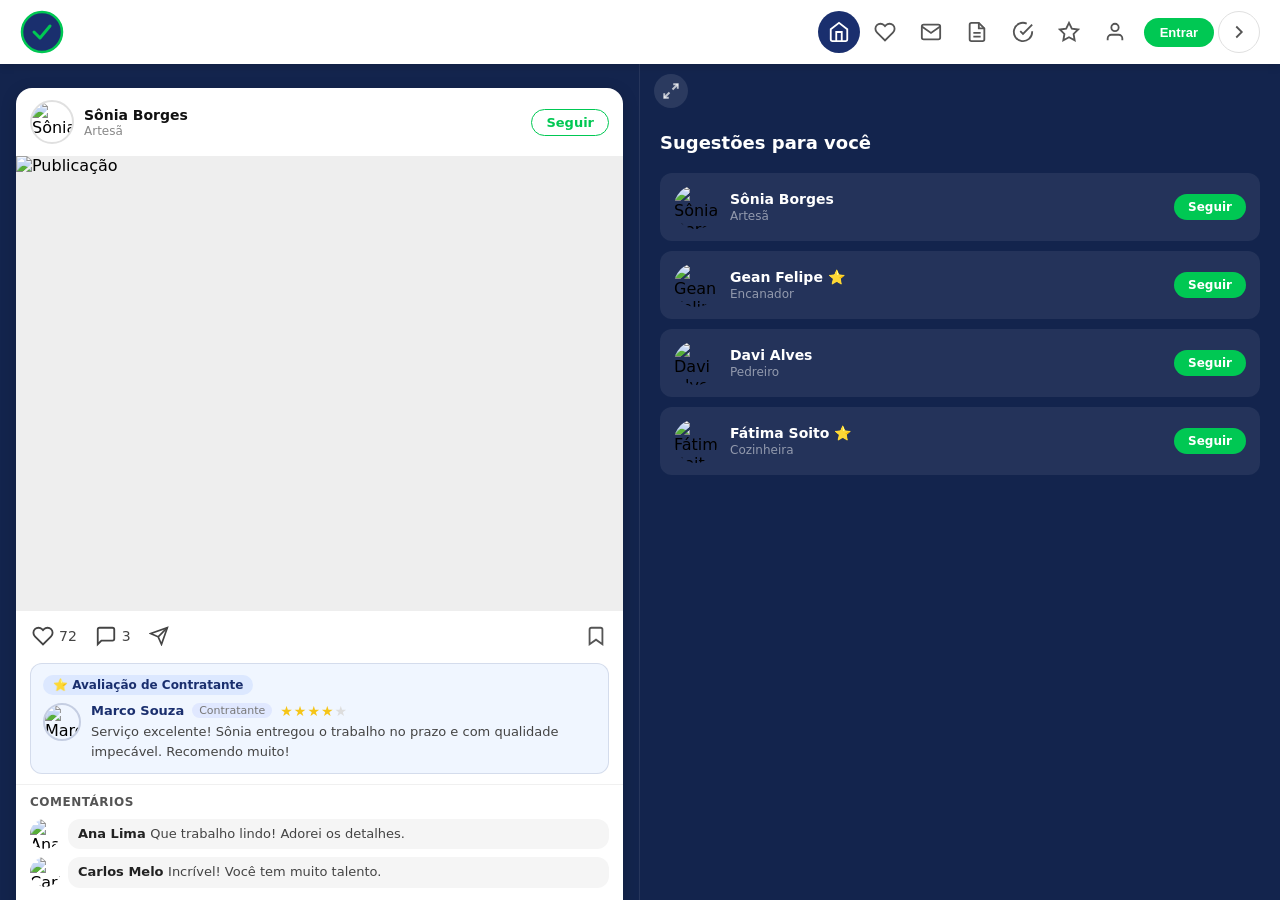
==== commit 29361756: "part final" ====
--- a/TI2TesteDoEduh/index.html
+++ b/TI2TesteDoEduh/index.html
@@ -3,17 +3,20 @@
 <head>
   <meta charset="UTF-8" />
   <meta name="viewport" content="width=device-width, initial-scale=1.0" />
-  <title>ProFeed</title>
+  <title>Resolve Aqui</title>
   <link rel="stylesheet" href="index.css" />
+  <link rel="stylesheet" href="https://cdnjs.cloudflare.com/ajax/libs/font-awesome/6.5.0/css/all.min.css" />
   <script src="auth.js"></script>
 </head>
 <body>
 
-  <input type="radio" name="panel" id="tab-home"     checked />
-  <input type="radio" name="panel" id="tab-likes"    />
-  <input type="radio" name="panel" id="tab-messages" />
-  <input type="radio" name="panel" id="tab-history"  />
-  <input type="radio" name="panel" id="tab-profile"  />
+  <input type="radio" name="panel" id="tab-home"      checked />
+  <input type="radio" name="panel" id="tab-likes"     />
+  <input type="radio" name="panel" id="tab-messages"  />
+  <input type="radio" name="panel" id="tab-history"   />
+  <input type="radio" name="panel" id="tab-completed" />
+  <input type="radio" name="panel" id="tab-avaliacoes"/>
+  <input type="radio" name="panel" id="tab-profile"   />
   <input type="checkbox" id="layout-expanded" />
   <input type="checkbox" id="toggle-panel" />
 
@@ -50,6 +53,17 @@
           <line x1="16" y1="17" x2="8" y2="17"/>
         </svg>
       </label>
+      <label for="tab-completed" class="nav-item nav-completed" title="Serviços Concluídos">
+        <svg viewBox="0 0 24 24" width="22" height="22" fill="none" stroke="currentColor" stroke-width="2">
+          <path d="M22 11.08V12a10 10 0 1 1-5.93-9.14"/>
+          <polyline points="22 4 12 14.01 9 11.01"/>
+        </svg>
+      </label>
+      <label for="tab-avaliacoes" class="nav-item nav-avaliacoes" title="Avaliações Pendentes" id="nav-avaliacoes-label">
+        <svg viewBox="0 0 24 24" width="22" height="22" fill="none" stroke="currentColor" stroke-width="2">
+          <polygon points="12 2 15.09 8.26 22 9.27 17 14.14 18.18 21.02 12 17.77 5.82 21.02 7 14.14 2 9.27 8.91 8.26 12 2"/>
+        </svg>
+      </label>
       <label for="tab-profile" class="nav-item nav-profile" title="Perfil">
         <svg viewBox="0 0 24 24" width="22" height="22" fill="none" stroke="currentColor" stroke-width="2">
           <path d="M20 21v-2a4 4 0 0 0-4-4H8a4 4 0 0 0-4 4v2"/>
@@ -75,6 +89,7 @@
 
   <div class="layout">
 
+    <!-- FEED LEFT -->
     <div class="left-panel">
       <div class="feed">
 
@@ -331,7 +346,7 @@
         </div>
       </div>
 
-      <!-- PAINEL: MENSAGENS — abre mensagens.html -->
+      <!-- PAINEL: MENSAGENS -->
       <div class="panel panel-messages">
         <h2 class="panel-title">✉️ Mensagens</h2>
         <a class="list-item msg-link" href="mensagens.html?user=Davi+Alves&img=60&prof=Pedreiro">
@@ -381,6 +396,18 @@
         </div>
       </div>
 
+      <!-- PAINEL: SERVIÇOS CONCLUÍDOS -->
+      <div class="panel panel-completed">
+        <h2 class="panel-title">✅ Serviços Feitos</h2>
+        <div id="completed-list"></div>
+      </div>
+
+      <!-- PAINEL: AVALIAÇÕES PENDENTES -->
+      <div class="panel panel-avaliacoes">
+        <h2 class="panel-title">⭐ Lembretes de Avaliação</h2>
+        <div id="avaliacoes-list"></div>
+      </div>
+
       <!-- PAINEL: PERFIL -->
       <div class="panel panel-profile">
         <h2 class="panel-title">👤 Meu Perfil</h2>
@@ -405,27 +432,67 @@
     </div>
   </div>
 
+  <!-- REVIEW MODAL -->
+  <div class="review-modal-overlay" id="review-modal-overlay">
+    <div class="review-modal-card">
+      <div class="review-modal-header">
+        <span class="review-modal-title">⭐ Avaliar Serviço</span>
+        <button class="review-modal-close" id="review-modal-close"><i class="fa-solid fa-xmark"></i></button>
+      </div>
+      <div class="review-modal-body">
+        <div class="rm-provider-info" id="rm-provider-info"></div>
+        <div class="rm-post-snippet" id="rm-post-snippet"></div>
+
+        <div class="rm-section-label">Sua avaliação</div>
+        <div class="rm-star-picker" id="rm-star-picker">
+          <span class="rm-star" data-v="1">★</span>
+          <span class="rm-star" data-v="2">★</span>
+          <span class="rm-star" data-v="3">★</span>
+          <span class="rm-star" data-v="4">★</span>
+          <span class="rm-star" data-v="5">★</span>
+        </div>
+
+        <div class="rm-form-group">
+          <label>Descreva o serviço</label>
+          <textarea id="rm-text" placeholder="Como foi a experiência? O profissional foi pontual, atencioso?"></textarea>
+        </div>
+
+        <div class="rm-form-group">
+          <label>Foto do serviço <span class="rm-optional">(opcional)</span></label>
+          <input type="text" id="rm-img-url" placeholder="URL da imagem..." />
+          <img id="rm-img-preview" class="rm-img-preview" style="display:none" src="" alt="preview" />
+        </div>
+      </div>
+      <div class="review-modal-footer">
+        <button class="rm-btn-cancel" id="rm-cancel-btn">Cancelar</button>
+        <button class="rm-btn-submit" id="rm-submit-btn"><i class="fa-solid fa-paper-plane"></i> Enviar Avaliação</button>
+      </div>
+    </div>
+  </div>
+
 <script>
+  const COMPLETED_KEY  = 'profeed_completed_services';
+  const REVIEWS_KEY    = 'profeed_pending_reviews';
+  const GIVEN_KEY      = 'profeed_given_reviews';
+  const LEVEL_COLORS   = { facil: "#27ae60", medio: "#f39c12", dificil: "#e74c3c" };
+  const LEVEL_LABELS   = { facil: "Fácil", medio: "Médio", dificil: "Difícil" };
+
+  /* ---- AUTH ---- */
   (function() {
     const user = getUser();
-
-    const authBtn = document.getElementById('nav-auth-btn');
+    const authBtn      = document.getElementById('nav-auth-btn');
     const portfolioLink = document.getElementById('nav-portfolio');
-    const profileName = document.getElementById('profile-name');
+    const profileName  = document.getElementById('profile-name');
     const profileAvatar = document.getElementById('profile-avatar');
-    const tipoBadge = document.getElementById('profile-tipo-badge');
-    const btnVirar = document.getElementById('btn-virar-prestador');
+    const tipoBadge    = document.getElementById('profile-tipo-badge');
+    const btnVirar     = document.getElementById('btn-virar-prestador');
     const btnPortfolio = document.getElementById('btn-meu-portfolio');
 
     if (user) {
       authBtn.textContent = 'Sair';
       authBtn.classList.add('auth-btn-logout');
-
       profileName.textContent = user.nome || user.username;
-      if (user.foto) {
-        profileAvatar.src = user.foto;
-      }
-
+      if (user.foto) profileAvatar.src = user.foto;
       tipoBadge.style.display = 'inline-block';
       if (user.tipo === 'prestador') {
         tipoBadge.textContent = 'Prestador';
@@ -449,12 +516,175 @@
 
   function handleAuthClick() {
     const user = getUser();
-    if (user) {
-      logout();
-    } else {
-      window.location.href = 'login.html';
+    if (user) { logout(); } else { window.location.href = 'login.html'; }
+  }
+
+  /* ---- COMPLETED SERVICES ---- */
+  function renderCompleted() {
+    const container = document.getElementById('completed-list');
+    let completed = [];
+    try { completed = JSON.parse(localStorage.getItem(COMPLETED_KEY)) || []; } catch(e) {}
+
+    if (!completed.length) {
+      container.innerHTML = '<p class="panel-empty-msg">Nenhum serviço concluído ainda. Os serviços com prazo vencido na agenda aparecerão aqui.</p>';
+      return;
     }
+
+    container.innerHTML = '';
+    completed.slice().reverse().forEach(ev => {
+      const card = document.createElement('div');
+      card.className = 'completed-card';
+      card.innerHTML = `
+        <div class="completed-card-bar" style="background:${LEVEL_COLORS[ev.level] || '#27ae60'}"></div>
+        <div class="completed-card-body">
+          <div class="completed-card-top">
+            <span class="completed-card-title">${ev.title}</span>
+            <span class="completed-level-badge" style="background:${LEVEL_COLORS[ev.level] || '#27ae60'}">${LEVEL_LABELS[ev.level] || ev.level}</span>
+          </div>
+          <div class="completed-card-meta">
+            <span><i class="fa-solid fa-user-tie"></i> ${ev.client}</span>
+            <span><i class="fa-solid fa-calendar-check"></i> ${formatDate(ev.date)}</span>
+            <span><i class="fa-solid fa-clock"></i> ${ev.time}</span>
+          </div>
+          ${ev.desc ? `<p class="completed-card-desc">${ev.desc}</p>` : ''}
+        </div>
+      `;
+      container.appendChild(card);
+    });
   }
+
+  function formatDate(str) {
+    if (!str) return '';
+    const [y,m,d] = str.split('-');
+    return `${d}/${m}/${y}`;
+  }
+
+  /* ---- PENDING REVIEWS ---- */
+  let currentReviewId = null;
+  let selectedStars   = 0;
+
+  function renderAvaliacoes() {
+    const container = document.getElementById('avaliacoes-list');
+    let pending = [];
+    try { pending = JSON.parse(localStorage.getItem(REVIEWS_KEY)) || []; } catch(e) {}
+
+    const unreviewed = pending.filter(p => !p.reviewed);
+
+    if (!unreviewed.length) {
+      container.innerHTML = '<p class="panel-empty-msg">Nenhuma avaliação pendente. Quando um prestador marcar você em um post, aparecerá aqui.</p>';
+      return;
+    }
+
+    container.innerHTML = '';
+    unreviewed.forEach(item => {
+      const card = document.createElement('div');
+      card.className = 'aval-card';
+      card.innerHTML = `
+        <div class="aval-card-top">
+          <div class="aval-card-icon"><i class="fa-solid fa-tag"></i></div>
+          <div class="aval-card-info">
+            <span class="aval-card-provider">Você foi marcado por <strong>${item.providerName}</strong></span>
+            <span class="aval-card-date">${item.date}</span>
+          </div>
+        </div>
+        ${item.postImg ? `<img class="aval-post-img" src="${item.postImg}" alt="post">` : ''}
+        ${item.postDesc ? `<p class="aval-post-desc">"${item.postDesc}"</p>` : ''}
+        <button class="aval-avaliar-btn" data-id="${item.id}">
+          <i class="fa-solid fa-star"></i> Avaliar este serviço
+        </button>
+      `;
+      card.querySelector('.aval-avaliar-btn').addEventListener('click', () => openReviewModal(item));
+      container.appendChild(card);
+    });
+  }
+
+  /* ---- REVIEW MODAL ---- */
+  function openReviewModal(item) {
+    currentReviewId = item.id;
+    selectedStars   = 0;
+    updateStarPicker(0);
+
+    document.getElementById('rm-provider-info').innerHTML = `
+      <i class="fa-solid fa-user-circle rm-provider-icon"></i>
+      <div><strong>${item.providerName}</strong><br><span class="rm-provider-sub">Prestador de serviço</span></div>
+    `;
+    document.getElementById('rm-post-snippet').innerHTML = item.postDesc
+      ? `<p class="rm-post-desc">"${item.postDesc}"</p>`
+      : '';
+
+    document.getElementById('rm-text').value = '';
+    document.getElementById('rm-img-url').value = '';
+    document.getElementById('rm-img-preview').style.display = 'none';
+    document.getElementById('review-modal-overlay').classList.add('active');
+  }
+
+  function closeReviewModal() {
+    document.getElementById('review-modal-overlay').classList.remove('active');
+    currentReviewId = null;
+  }
+
+  document.getElementById('review-modal-close').addEventListener('click', closeReviewModal);
+  document.getElementById('rm-cancel-btn').addEventListener('click', closeReviewModal);
+  document.getElementById('review-modal-overlay').addEventListener('click', e => {
+    if (e.target === document.getElementById('review-modal-overlay')) closeReviewModal();
+  });
+
+  function updateStarPicker(val) {
+    document.querySelectorAll('.rm-star').forEach(s => {
+      s.classList.toggle('active', parseInt(s.dataset.v) <= val);
+    });
+  }
+
+  document.querySelectorAll('.rm-star').forEach(s => {
+    s.addEventListener('click', () => {
+      selectedStars = parseInt(s.dataset.v);
+      updateStarPicker(selectedStars);
+    });
+    s.addEventListener('mouseover', () => updateStarPicker(parseInt(s.dataset.v)));
+    s.addEventListener('mouseout', () => updateStarPicker(selectedStars));
+  });
+
+  document.getElementById('rm-img-url').addEventListener('input', function() {
+    const url = this.value.trim();
+    const preview = document.getElementById('rm-img-preview');
+    preview.src = url;
+    preview.style.display = url ? 'block' : 'none';
+  });
+
+  document.getElementById('rm-submit-btn').addEventListener('click', () => {
+    if (!selectedStars) { alert('Selecione pelo menos 1 estrela.'); return; }
+    const text = document.getElementById('rm-text').value.trim();
+    const img  = document.getElementById('rm-img-url').value.trim();
+    if (!text) { alert('Escreva uma descrição do serviço.'); return; }
+
+    const user = typeof getUser === 'function' ? getUser() : null;
+    const reviewerName = user ? (user.nome || user.username) : 'Contratante';
+    const reviewerImg  = user ? user.foto : null;
+
+    const now = new Date();
+    const dateStr = `${String(now.getDate()).padStart(2,'0')}/${String(now.getMonth()+1).padStart(2,'0')}/${now.getFullYear()}`;
+
+    const newReview = { id: Date.now(), reviewerName, reviewerImg, stars: selectedStars, text, img: img || null, date: dateStr };
+
+    let given = [];
+    try { given = JSON.parse(localStorage.getItem(GIVEN_KEY)) || []; } catch(e) {}
+    given.push(newReview);
+    localStorage.setItem(GIVEN_KEY, JSON.stringify(given));
+
+    let pending = [];
+    try { pending = JSON.parse(localStorage.getItem(REVIEWS_KEY)) || []; } catch(e) {}
+    const idx = pending.findIndex(p => p.id === currentReviewId);
+    if (idx !== -1) pending[idx].reviewed = true;
+    localStorage.setItem(REVIEWS_KEY, JSON.stringify(pending));
+
+    closeReviewModal();
+    renderAvaliacoes();
+    alert('Avaliação enviada com sucesso!');
+  });
+
+  /* ---- INIT ---- */
+  renderCompleted();
+  renderAvaliacoes();
 </script>
 </body>
 </html>
--- a/TI2TesteDoEduh/index.css
+++ b/TI2TesteDoEduh/index.css
@@ -6,7 +6,8 @@
   background: #13244d;
 }
 
-#tab-home, #tab-likes, #tab-messages, #tab-history, #tab-profile,
+#tab-home, #tab-likes, #tab-messages, #tab-history,
+#tab-completed, #tab-avaliacoes, #tab-profile,
 #layout-expanded, #toggle-panel {
   position: absolute; opacity: 0; pointer-events: none;
 }
@@ -50,13 +51,13 @@
 #toggle-panel:checked ~ .navbar .nav-item:not(.nav-toggle-panel) { opacity: 0; transform: translateX(20px); width: 0; padding: 0; margin: 0; pointer-events: none; }
 #toggle-panel:checked ~ .navbar .navbar-items { justify-content: flex-end; }
 
-#tab-home:checked     ~ .navbar .nav-home,
-#tab-likes:checked    ~ .navbar .nav-likes,
-#tab-messages:checked ~ .navbar .nav-messages,
-#tab-history:checked  ~ .navbar .nav-history,
-#tab-profile:checked  ~ .navbar .nav-profile {
-  background: #1a2f6e; color: #fff;
-}
+#tab-home:checked      ~ .navbar .nav-home      { background: #1a2f6e; color: #fff; }
+#tab-likes:checked     ~ .navbar .nav-likes     { background: #1a2f6e; color: #fff; }
+#tab-messages:checked  ~ .navbar .nav-messages  { background: #1a2f6e; color: #fff; }
+#tab-history:checked   ~ .navbar .nav-history   { background: #1a2f6e; color: #fff; }
+#tab-completed:checked ~ .navbar .nav-completed { background: #1a2f6e; color: #fff; }
+#tab-avaliacoes:checked ~ .navbar .nav-avaliacoes { background: #f5c518; color: #1a2f6e; }
+#tab-profile:checked   ~ .navbar .nav-profile   { background: #1a2f6e; color: #fff; }
 
 /* ===== LAYOUT ===== */
 .layout { display: flex; height: calc(100vh - 64px); }
@@ -135,11 +136,13 @@
   margin: 0 auto;
 }
 
-#tab-home:checked     ~ .layout .panel-home     { display: block; }
-#tab-likes:checked    ~ .layout .panel-likes    { display: block; }
-#tab-messages:checked ~ .layout .panel-messages { display: block; }
-#tab-history:checked  ~ .layout .panel-history  { display: block; }
-#tab-profile:checked  ~ .layout .panel-profile  { display: block; }
+#tab-home:checked      ~ .layout .panel-home      { display: block; }
+#tab-likes:checked     ~ .layout .panel-likes     { display: block; }
+#tab-messages:checked  ~ .layout .panel-messages  { display: block; }
+#tab-history:checked   ~ .layout .panel-history   { display: block; }
+#tab-completed:checked ~ .layout .panel-completed { display: block; }
+#tab-avaliacoes:checked ~ .layout .panel-avaliacoes { display: block; }
+#tab-profile:checked   ~ .layout .panel-profile   { display: block; }
 
 /* Expandido */
 #layout-expanded:checked ~ .layout .left-panel         { display: none; }
@@ -155,6 +158,8 @@
 #layout-expanded:checked ~ .layout .panel-likes,
 #layout-expanded:checked ~ .layout .panel-messages,
 #layout-expanded:checked ~ .layout .panel-history,
+#layout-expanded:checked ~ .layout .panel-completed,
+#layout-expanded:checked ~ .layout .panel-avaliacoes,
 #layout-expanded:checked ~ .layout .panel-profile {
   width: 100%;
 }
@@ -221,6 +226,134 @@
 .status-canceled { background: #e53935; color: #fff; }
 .status-pending  { background: #f5a623; color: #fff; }
 
+/* ===== SERVIÇOS CONCLUÍDOS ===== */
+.panel-empty-msg {
+  font-size: 13px; color: rgba(255,255,255,0.45);
+  text-align: center; padding: 20px 0;
+  line-height: 1.6;
+}
+
+.completed-card {
+  display: flex; align-items: stretch;
+  background: rgba(255,255,255,0.07);
+  border-radius: 12px; overflow: hidden;
+  margin-bottom: 12px;
+  border: 1px solid rgba(255,255,255,0.1);
+}
+.completed-card-bar { width: 5px; flex-shrink: 0; }
+.completed-card-body { flex: 1; padding: 12px 14px; }
+.completed-card-top { display: flex; align-items: center; justify-content: space-between; margin-bottom: 6px; }
+.completed-card-title { font-size: 14px; font-weight: 700; color: #fff; }
+.completed-level-badge { font-size: 10px; font-weight: 700; color: #fff; border-radius: 6px; padding: 2px 8px; text-transform: uppercase; flex-shrink: 0; }
+.completed-card-meta { display: flex; gap: 14px; flex-wrap: wrap; margin-bottom: 6px; }
+.completed-card-meta span { font-size: 11px; color: rgba(255,255,255,0.55); display: flex; align-items: center; gap: 5px; }
+.completed-card-meta i { color: #00c853; }
+.completed-card-desc { font-size: 12px; color: rgba(255,255,255,0.45); line-height: 1.5; margin-top: 4px; }
+
+/* ===== AVALIAÇÕES PENDENTES ===== */
+.aval-card {
+  background: rgba(255,255,255,0.07);
+  border: 1px solid rgba(245,197,24,0.25);
+  border-radius: 14px; padding: 14px 16px;
+  margin-bottom: 12px;
+}
+.aval-card-top { display: flex; align-items: center; gap: 10px; margin-bottom: 10px; }
+.aval-card-icon {
+  width: 36px; height: 36px; border-radius: 50%;
+  background: rgba(245,197,24,0.15); color: #f5c518;
+  display: flex; align-items: center; justify-content: center; font-size: 16px; flex-shrink: 0;
+}
+.aval-card-info { flex: 1; }
+.aval-card-provider { display: block; font-size: 13px; color: #fff; margin-bottom: 2px; }
+.aval-card-date { font-size: 11px; color: rgba(255,255,255,0.4); }
+.aval-post-img { width: 100%; border-radius: 10px; max-height: 160px; object-fit: cover; margin-bottom: 8px; }
+.aval-post-desc { font-size: 12px; color: rgba(255,255,255,0.55); font-style: italic; margin-bottom: 10px; line-height: 1.5; }
+.aval-avaliar-btn {
+  width: 100%; padding: 9px 16px; border-radius: 9px;
+  background: rgba(245,197,24,0.15); border: 1.5px solid rgba(245,197,24,0.4);
+  color: #f5c518; font-size: 13px; font-weight: 700;
+  cursor: pointer; display: flex; align-items: center; justify-content: center; gap: 7px;
+  transition: background 0.2s, border-color 0.2s;
+}
+.aval-avaliar-btn:hover { background: rgba(245,197,24,0.28); border-color: #f5c518; }
+
+/* ===== REVIEW MODAL ===== */
+.review-modal-overlay {
+  position: fixed; inset: 0;
+  background: rgba(5,12,30,0.9);
+  display: flex; align-items: center; justify-content: center;
+  z-index: 500; opacity: 0; pointer-events: none;
+  transition: opacity 0.25s; padding: 16px;
+}
+.review-modal-overlay.active { opacity: 1; pointer-events: all; }
+
+.review-modal-card {
+  background: #1b2f5e; border: 2px solid #3a5a9a; border-radius: 18px;
+  width: 100%; max-width: 480px; max-height: 92vh; overflow-y: auto;
+  display: flex; flex-direction: column;
+  animation: rmPopIn 0.25s ease;
+}
+@keyframes rmPopIn { from { transform: scale(0.92); opacity: 0; } to { transform: scale(1); opacity: 1; } }
+
+.review-modal-header {
+  display: flex; align-items: center; justify-content: space-between;
+  padding: 16px 20px 14px; border-bottom: 1px solid #253f7a;
+}
+.review-modal-title { font-size: 15px; font-weight: 700; color: #d0daf0; }
+.review-modal-close { background: none; border: none; color: #7090c0; font-size: 18px; cursor: pointer; transition: color 0.2s; }
+.review-modal-close:hover { color: #fff; }
+
+.review-modal-body { padding: 16px 20px; display: flex; flex-direction: column; gap: 14px; flex: 1; }
+.review-modal-footer { padding: 14px 20px 18px; display: flex; gap: 10px; border-top: 1px solid #253f7a; }
+
+.rm-provider-info {
+  display: flex; align-items: center; gap: 12px;
+  background: rgba(255,255,255,0.05); border-radius: 10px; padding: 10px 14px;
+  color: #d0daf0; font-size: 13px;
+}
+.rm-provider-icon { font-size: 28px; color: #4da6ff; }
+.rm-provider-sub { font-size: 11px; color: #7090c0; }
+
+.rm-post-desc { font-size: 12px; color: rgba(255,255,255,0.55); font-style: italic; line-height: 1.5; background: rgba(255,255,255,0.04); border-radius: 8px; padding: 8px 12px; }
+
+.rm-section-label { font-size: 11px; font-weight: 700; color: #7090c0; text-transform: uppercase; letter-spacing: 0.5px; }
+
+.rm-star-picker { display: flex; gap: 8px; }
+.rm-star {
+  font-size: 32px; color: #3a5a9a; cursor: pointer;
+  transition: color 0.15s, transform 0.1s;
+  line-height: 1;
+}
+.rm-star:hover, .rm-star.active { color: #f5c518; transform: scale(1.1); }
+
+.rm-form-group { display: flex; flex-direction: column; gap: 6px; }
+.rm-form-group label { font-size: 11px; font-weight: 700; color: #7090c0; text-transform: uppercase; letter-spacing: 0.5px; }
+.rm-optional { font-weight: 400; text-transform: none; color: #5a7ab0; }
+.rm-form-group input,
+.rm-form-group textarea {
+  background: rgba(255,255,255,0.06); border: 1.5px solid #2d4070;
+  border-radius: 8px; color: #d0daf0; font-size: 13px; padding: 9px 12px;
+  outline: none; transition: border-color 0.2s; font-family: inherit; resize: none;
+}
+.rm-form-group textarea { height: 90px; }
+.rm-form-group input:focus, .rm-form-group textarea:focus { border-color: #4da6ff; }
+.rm-form-group input::placeholder, .rm-form-group textarea::placeholder { color: #4a5a7a; }
+.rm-img-preview { width: 100%; border-radius: 8px; max-height: 160px; object-fit: cover; margin-top: 6px; }
+
+.rm-btn-cancel {
+  flex: 1; background: none; border: 1.5px solid #3a5a9a; color: #a0b4d6;
+  border-radius: 9px; padding: 10px; font-size: 13px; font-weight: 600;
+  cursor: pointer; transition: border-color 0.2s, color 0.2s;
+}
+.rm-btn-cancel:hover { border-color: #fff; color: #fff; }
+.rm-btn-submit {
+  flex: 2; background: #f5c518; border: none; color: #1a2f6e;
+  border-radius: 9px; padding: 10px; font-size: 13px; font-weight: 700;
+  cursor: pointer; display: flex; align-items: center; justify-content: center; gap: 7px;
+  transition: background 0.2s;
+}
+.rm-btn-submit:hover { background: #e0b30a; }
+
 /* ===== PERFIL ===== */
 .profile-card { background: rgba(255,255,255,0.07); border-radius: 16px; padding: 24px; display: flex; flex-direction: column; align-items: center; gap: 12px; }
 .profile-big-avatar { width: 80px; height: 80px; border-radius: 50%; object-fit: cover; border: 3px solid #00c853; }
@@ -235,46 +368,24 @@
 .badge-usuario { background: rgba(255,255,255,0.15); color: rgba(255,255,255,0.85); }
 
 .btn-virar-prestador {
-  width: 100%;
-  padding: 11px 16px;
-  background: transparent;
-  border: 2px solid #00c853;
-  color: #00c853;
-  font-size: 14px;
-  font-weight: 700;
-  border-radius: 10px;
-  cursor: pointer;
-  margin-top: 4px;
-  transition: background 0.18s, color 0.18s;
+  width: 100%; padding: 11px 16px; background: transparent; border: 2px solid #00c853;
+  color: #00c853; font-size: 14px; font-weight: 700; border-radius: 10px;
+  cursor: pointer; margin-top: 4px; transition: background 0.18s, color 0.18s;
 }
 .btn-virar-prestador:hover { background: #00c853; color: #fff; }
 
 .btn-meu-portfolio {
-  width: 100%;
-  padding: 11px 16px;
-  background: #00c853;
-  border: none;
-  color: #fff;
-  font-size: 14px;
-  font-weight: 700;
-  border-radius: 10px;
-  cursor: pointer;
-  margin-top: 4px;
-  transition: background 0.18s;
+  width: 100%; padding: 11px 16px; background: #00c853; border: none;
+  color: #fff; font-size: 14px; font-weight: 700; border-radius: 10px;
+  cursor: pointer; margin-top: 4px; transition: background 0.18s;
 }
 .btn-meu-portfolio:hover { background: #00b347; }
 
 /* ===== AUTH BUTTON ===== */
 .nav-auth-btn {
-  padding: 7px 16px;
-  border-radius: 20px;
-  font-size: 13px;
-  font-weight: 700;
-  cursor: pointer;
-  border: none;
-  transition: background 0.18s, color 0.18s;
-  white-space: nowrap;
-  margin-left: 4px;
+  padding: 7px 16px; border-radius: 20px; font-size: 13px; font-weight: 700;
+  cursor: pointer; border: none; transition: background 0.18s, color 0.18s;
+  white-space: nowrap; margin-left: 4px;
 }
 .auth-btn-login { background: #00c853; color: #fff; }
 .auth-btn-login:hover { background: #00b347; }
@@ -283,15 +394,9 @@
 
 /* ===== PORTFOLIO NAV ICON ===== */
 .nav-portfolio {
-  display: flex;
-  align-items: center;
-  justify-content: center;
-  width: 42px;
-  height: 42px;
-  border-radius: 50%;
-  background: transparent;
-  color: #555;
-  cursor: pointer;
+  display: flex; align-items: center; justify-content: center;
+  width: 42px; height: 42px; border-radius: 50%;
+  background: transparent; color: #555; cursor: pointer;
   transition: background 0.18s, color 0.18s;
 }
-.nav-portfolio:hover { background: #f0f0f0; color: #1a2f6e; }+.nav-portfolio:hover { background: #f0f0f0; color: #1a2f6e; }
